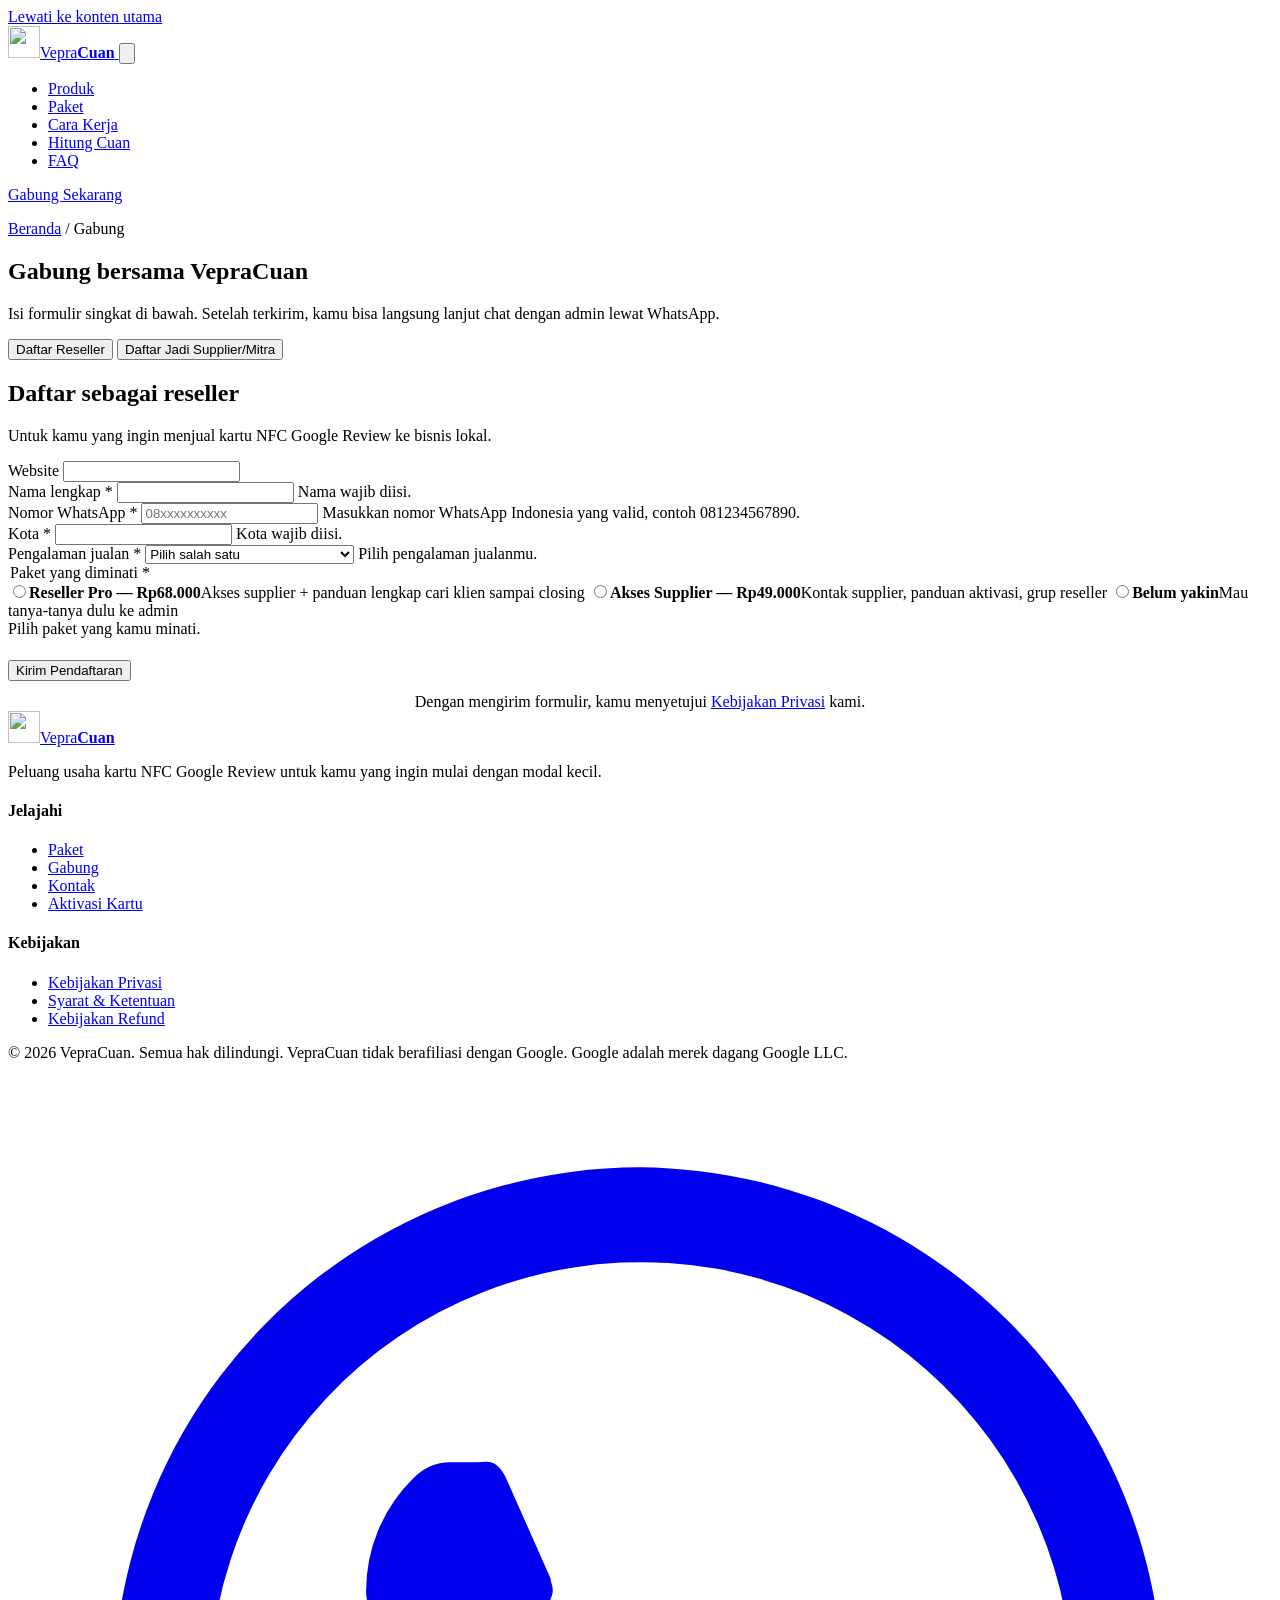
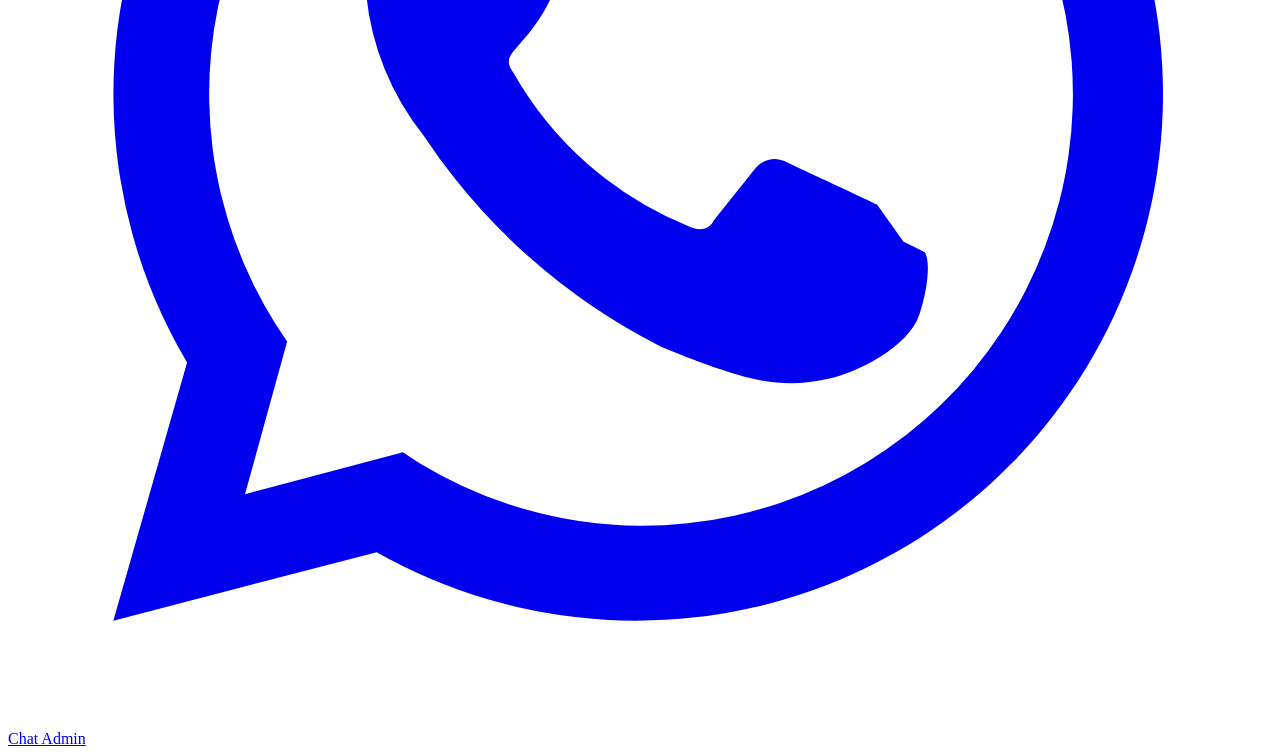
==== gabung.html @ 3c944964 "Add files via upload" ====
<!DOCTYPE html>
<html lang="id">
<head>
  <meta charset="UTF-8">
  <meta name="viewport" content="width=device-width, initial-scale=1">
  <title>Gabung Reseller atau Supplier — VepraCuan</title>
  <meta name="description" content="Daftar jadi reseller kartu NFC Google Review atau bermitra sebagai supplier kartu bersama VepraCuan.">
  <meta name="theme-color" content="#0B1F3A">
  <link rel="icon" href="img/favicon.svg" type="image/svg+xml">
  <meta property="og:type" content="website">
  <meta property="og:title" content="Gabung VepraCuan — Reseller & Supplier Kartu NFC Google Review">
  <meta property="og:description" content="Isi formulir singkat, admin kami akan menghubungimu lewat WhatsApp.">
  <meta property="og:image" content="https://vepracuan.com/img/kartu-produk.jpg">
  <link rel="preconnect" href="https://fonts.googleapis.com">
  <link rel="preconnect" href="https://fonts.gstatic.com" crossorigin>
  <link href="https://fonts.googleapis.com/css2?family=Plus+Jakarta+Sans:wght@400;500;600;700&display=swap" rel="stylesheet">
  <link rel="stylesheet" href="css/style.css">
  <script>document.documentElement.classList.add("js");</script>
</head>
<body>
  <a class="skip-link" href="#konten">Lewati ke konten utama</a>

  <header class="navbar">
    <div class="container">
      <a href="index.html" class="logo" aria-label="VepraCuan, ke beranda">
        <img src="img/favicon.svg" alt="" width="32" height="32"><span>Vepra<b>Cuan</b></span>
      </a>
      <button class="nav-toggle" aria-expanded="false" aria-controls="nav-menu" aria-label="Buka menu">
        <svg class="icon" viewBox="0 0 24 24" aria-hidden="true"><path d="M4 7h16M4 12h16M4 17h16"/></svg>
      </button>
      <nav id="nav-menu" class="nav-menu" aria-label="Menu utama">
        <ul>
          <li><a href="index.html#produk">Produk</a></li>
          <li><a href="index.html#paket">Paket</a></li>
          <li><a href="index.html#cara-kerja">Cara Kerja</a></li>
          <li><a href="index.html#hitung-cuan">Hitung Cuan</a></li>
          <li><a href="index.html#faq">FAQ</a></li>
        </ul>
        <a href="gabung.html" class="btn btn-primary btn-sm" aria-current="page">Gabung Sekarang</a>
      </nav>
    </div>
  </header>

  <main id="konten">
    <section class="page-hero">
      <div class="container">
        <p class="breadcrumb"><a href="index.html">Beranda</a> / Gabung</p>
        <h1>Gabung bersama VepraCuan</h1>
        <p>Isi formulir singkat di bawah. Setelah terkirim, kamu bisa langsung lanjut chat dengan admin lewat WhatsApp.</p>
      </div>
    </section>

    <section class="section section--alt">
      <div class="container">
        <div class="join tabs" data-tabs id="join-tabs">
          <div class="tablist" role="tablist" aria-label="Pilih jalur pendaftaran">
            <button class="tab" role="tab" id="tab-reseller" aria-controls="panel-reseller" aria-selected="true">Daftar Reseller</button>
            <button class="tab" role="tab" id="tab-mitra" aria-controls="panel-mitra" aria-selected="false" tabindex="-1">Daftar Jadi Supplier/Mitra</button>
          </div>

          <!-- ============ FORM RESELLER ============ -->
          <div class="tabpanel" role="tabpanel" id="panel-reseller" aria-labelledby="tab-reseller">
            <div class="card form-card">
              <form id="form-reseller" data-tipe="reseller" novalidate>
                <h2>Daftar sebagai reseller</h2>
                <p>Untuk kamu yang ingin menjual kartu NFC Google Review ke bisnis lokal.</p>
                <div class="form-alert" role="alert"></div>

                <!-- Jebakan spam: disembunyikan, manusia tidak akan mengisinya -->
                <div class="hp-field" aria-hidden="true">
                  <label>Website <input type="text" name="website" tabindex="-1" autocomplete="off"></label>
                </div>

                <div class="field">
                  <label for="r-nama">Nama lengkap <span class="req">*</span></label>
                  <input class="input" id="r-nama" name="nama" type="text" autocomplete="name" required maxlength="80">
                  <span class="error-msg">Nama wajib diisi.</span>
                </div>
                <div class="grid-2">
                  <div class="field">
                    <label for="r-wa">Nomor WhatsApp <span class="req">*</span></label>
                    <input class="input" id="r-wa" name="whatsapp" type="tel" inputmode="tel" autocomplete="tel" placeholder="08xxxxxxxxxx" required data-wa-field>
                    <span class="error-msg">Masukkan nomor WhatsApp Indonesia yang valid, contoh 081234567890.</span>
                  </div>
                  <div class="field">
                    <label for="r-kota">Kota <span class="req">*</span></label>
                    <input class="input" id="r-kota" name="kota" type="text" autocomplete="address-level2" required maxlength="60">
                    <span class="error-msg">Kota wajib diisi.</span>
                  </div>
                </div>
                <div class="field">
                  <label for="r-pengalaman">Pengalaman jualan <span class="req">*</span></label>
                  <select class="input" id="r-pengalaman" name="pengalaman" required>
                    <option value="">Pilih salah satu</option>
                    <option>Belum pernah jualan</option>
                    <option>Pernah jualan online</option>
                    <option>Pernah jualan langsung / offline</option>
                    <option>Sudah punya usaha sendiri</option>
                  </select>
                  <span class="error-msg">Pilih pengalaman jualanmu.</span>
                </div>
                <fieldset class="field" style="border:0;padding:0;margin:0 0 22px">
                  <legend class="label">Paket yang diminati <span class="req">*</span></legend>
                  <div class="choice-group">
                    <label class="choice"><input type="radio" name="paket" value="Reseller Pro" required><span><strong>Reseller Pro — Rp68.000</strong><span>Akses supplier + panduan lengkap cari klien sampai closing</span></span></label>
                    <label class="choice"><input type="radio" name="paket" value="Akses Supplier"><span><strong>Akses Supplier — Rp49.000</strong><span>Kontak supplier, panduan aktivasi, grup reseller</span></span></label>
                    <label class="choice"><input type="radio" name="paket" value="Belum yakin"><span><strong>Belum yakin</strong><span>Mau tanya-tanya dulu ke admin</span></span></label>
                  </div>
                  <span class="error-msg">Pilih paket yang kamu minati.</span>
                </fieldset>

                <button class="btn btn-primary btn-block" type="submit">Kirim Pendaftaran</button>
                <p class="small muted" style="margin:12px 0 0;text-align:center">Dengan mengirim formulir, kamu menyetujui <a href="kebijakan-privasi.html">Kebijakan Privasi</a> kami.</p>
              </form>
            </div>
          </div>

          <!-- ============ FORM SUPPLIER / MITRA ============ -->
          <div class="tabpanel" role="tabpanel" id="panel-mitra" aria-labelledby="tab-mitra" hidden>
            <div class="card form-card">
              <form id="form-supplier" data-tipe="supplier" novalidate>
                <h2>Daftar jadi supplier / mitra</h2>
                <p>Untuk produsen atau penyedia kartu NFC yang ingin menyuplai jaringan reseller kami.</p>
                <div class="form-alert" role="alert"></div>

                <div class="hp-field" aria-hidden="true">
                  <label>Website <input type="text" name="website" tabindex="-1" autocomplete="off"></label>
                </div>

                <div class="grid-2">
                  <div class="field">
                    <label for="s-usaha">Nama usaha <span class="req">*</span></label>
                    <input class="input" id="s-usaha" name="nama_usaha" type="text" autocomplete="organization" required maxlength="100">
                    <span class="error-msg">Nama usaha wajib diisi.</span>
                  </div>
                  <div class="field">
                    <label for="s-pic">Nama PIC <span class="req">*</span></label>
                    <input class="input" id="s-pic" name="pic" type="text" autocomplete="name" required maxlength="80">
                    <span class="error-msg">Nama penanggung jawab wajib diisi.</span>
                  </div>
                  <div class="field">
                    <label for="s-wa">Nomor WhatsApp <span class="req">*</span></label>
                    <input class="input" id="s-wa" name="whatsapp" type="tel" inputmode="tel" autocomplete="tel" placeholder="08xxxxxxxxxx" required data-wa-field>
                    <span class="error-msg">Masukkan nomor WhatsApp Indonesia yang valid, contoh 081234567890.</span>
                  </div>
                  <div class="field">
                    <label for="s-kota">Kota <span class="req">*</span></label>
                    <input class="input" id="s-kota" name="kota" type="text" autocomplete="address-level2" required maxlength="60">
                    <span class="error-msg">Kota wajib diisi.</span>
                  </div>
                  <div class="field">
                    <label for="s-kapasitas">Kapasitas produksi per bulan <span class="req">*</span></label>
                    <input class="input" id="s-kapasitas" name="kapasitas_per_bulan" type="number" inputmode="numeric" min="1" step="1" placeholder="contoh: 1000" required>
                    <span class="hint">Jumlah kartu NFC (pcs) per bulan</span>
                    <span class="error-msg">Isi kapasitas produksi dengan angka lebih dari 0.</span>
                  </div>
                  <div class="field">
                    <label for="s-harga">Harga per pcs <span class="req">*</span></label>
                    <div class="input-group">
                      <span class="addon">Rp</span>
                      <input class="input" id="s-harga" name="harga_per_pcs" type="number" inputmode="numeric" min="1" step="100" placeholder="contoh: 12000" required>
                    </div>
                    <span class="error-msg">Isi harga per pcs dengan angka lebih dari 0.</span>
                  </div>
                </div>
                <fieldset class="field" style="border:0;padding:0;margin:0 0 22px">
                  <legend class="label">Jenis kartu yang diproduksi <span class="req">*</span></legend>
                  <div class="choice-group">
                    <label class="choice"><input type="radio" name="jenis_kartu" value="NFC + QR" required><span><strong>NFC + QR</strong><span>Chip NFC dan kode QR dalam satu kartu</span></span></label>
                    <label class="choice"><input type="radio" name="jenis_kartu" value="QR saja"><span><strong>QR saja</strong><span>Hanya kode QR, tanpa chip NFC</span></span></label>
                  </div>
                  <span class="error-msg">Pilih jenis kartu.</span>
                </fieldset>

                <button class="btn btn-primary btn-block" type="submit">Kirim Pengajuan Mitra</button>
                <p class="small muted" style="margin:12px 0 0;text-align:center">Dengan mengirim formulir, kamu menyetujui <a href="kebijakan-privasi.html">Kebijakan Privasi</a> kami.</p>
              </form>
            </div>
          </div>

          <!-- ============ PESAN SUKSES (muncul setelah submit) ============ -->
          <div class="card success" id="success" hidden tabindex="-1">
            <span class="icon-box"><svg class="icon" viewBox="0 0 24 24" aria-hidden="true"><path d="M5 12.5l4.5 4.5L19 7.5"/></svg></span>
            <h2 id="success-title">Pendaftaran terkirim</h2>
            <p id="success-text">Terima kasih! Data kamu sudah kami terima. Biar lebih cepat, lanjutkan obrolan dengan admin lewat WhatsApp.</p>
            <p class="form-alert info" id="success-test" style="text-align:left"></p>
            <a class="btn btn-primary" id="success-wa" href="#" target="_blank" rel="noopener">
              <svg viewBox="0 0 24 24" fill="currentColor" aria-hidden="true"><path d="M12 2a10 10 0 0 0-8.6 15.1L2 22l5-1.3A10 10 0 1 0 12 2zm0 18.2a8.2 8.2 0 0 1-4.2-1.2l-.3-.2-3 .8.8-2.9-.2-.3A8.2 8.2 0 1 1 12 20.2z"/></svg>
              Lanjut Chat Admin
            </a>
            <p style="margin-top:16px"><a href="index.html">Kembali ke beranda</a></p>
          </div>
        </div>
      </div>
    </section>
  </main>

  <footer class="footer">
    <div class="container">
      <div class="footer-grid">
        <div>
          <a href="index.html" class="logo"><img src="img/favicon.svg" alt="" width="32" height="32"><span>Vepra<b>Cuan</b></span></a>
          <p>Peluang usaha kartu NFC Google Review untuk kamu yang ingin mulai dengan modal kecil.</p>
        </div>
        <div>
          <h4>Jelajahi</h4>
          <ul>
            <li><a href="index.html#paket">Paket</a></li>
            <li><a href="gabung.html">Gabung</a></li>
            <li><a href="kontak.html">Kontak</a></li>
            <li><a data-config-href="ACTIVATION_URL" href="https://vepracuan.com/kartu/" target="_blank" rel="noopener">Aktivasi Kartu</a></li>
          </ul>
        </div>
        <div>
          <h4>Kebijakan</h4>
          <ul>
            <li><a href="kebijakan-privasi.html">Kebijakan Privasi</a></li>
            <li><a href="syarat-ketentuan.html">Syarat &amp; Ketentuan</a></li>
            <li><a href="kebijakan-refund.html">Kebijakan Refund</a></li>
          </ul>
        </div>
      </div>
      <div class="footer-bottom">
        <span>© 2026 VepraCuan. Semua hak dilindungi.</span>
        <span>VepraCuan tidak berafiliasi dengan Google. Google adalah merek dagang Google LLC.</span>
      </div>
    </div>
  </footer>

  <a class="wa-float" data-wa="Halo admin VepraCuan, saya mau tanya soal pendaftaran." href="#" target="_blank" rel="noopener" aria-label="Chat admin via WhatsApp">
    <svg viewBox="0 0 24 24" fill="currentColor" aria-hidden="true"><path d="M12 2a10 10 0 0 0-8.6 15.1L2 22l5-1.3A10 10 0 1 0 12 2zm0 18.2a8.2 8.2 0 0 1-4.2-1.2l-.3-.2-3 .8.8-2.9-.2-.3A8.2 8.2 0 1 1 12 20.2zm4.5-6.1c-.2-.1-1.5-.7-1.7-.8-.2-.1-.4-.1-.6.1l-.8 1c-.1.2-.3.2-.5.1a6.7 6.7 0 0 1-3.3-2.9c-.3-.4.2-.4.7-1.4.1-.2 0-.3 0-.4l-.8-1.8c-.2-.5-.4-.4-.6-.4h-.5a1 1 0 0 0-.7.3 3 3 0 0 0-.9 2.2 5.2 5.2 0 0 0 1.1 2.7 11.8 11.8 0 0 0 4.5 4c1.7.7 2.3.8 3.2.6.5-.1 1.5-.6 1.7-1.2.2-.6.2-1.1.1-1.2l-.4-.2z"/></svg>
    <span class="label">Chat Admin</span>
  </a>

  <script src="js/config.js"></script>
  <script src="js/main.js"></script>
  <script src="js/gabung.js"></script>
</body>
</html>
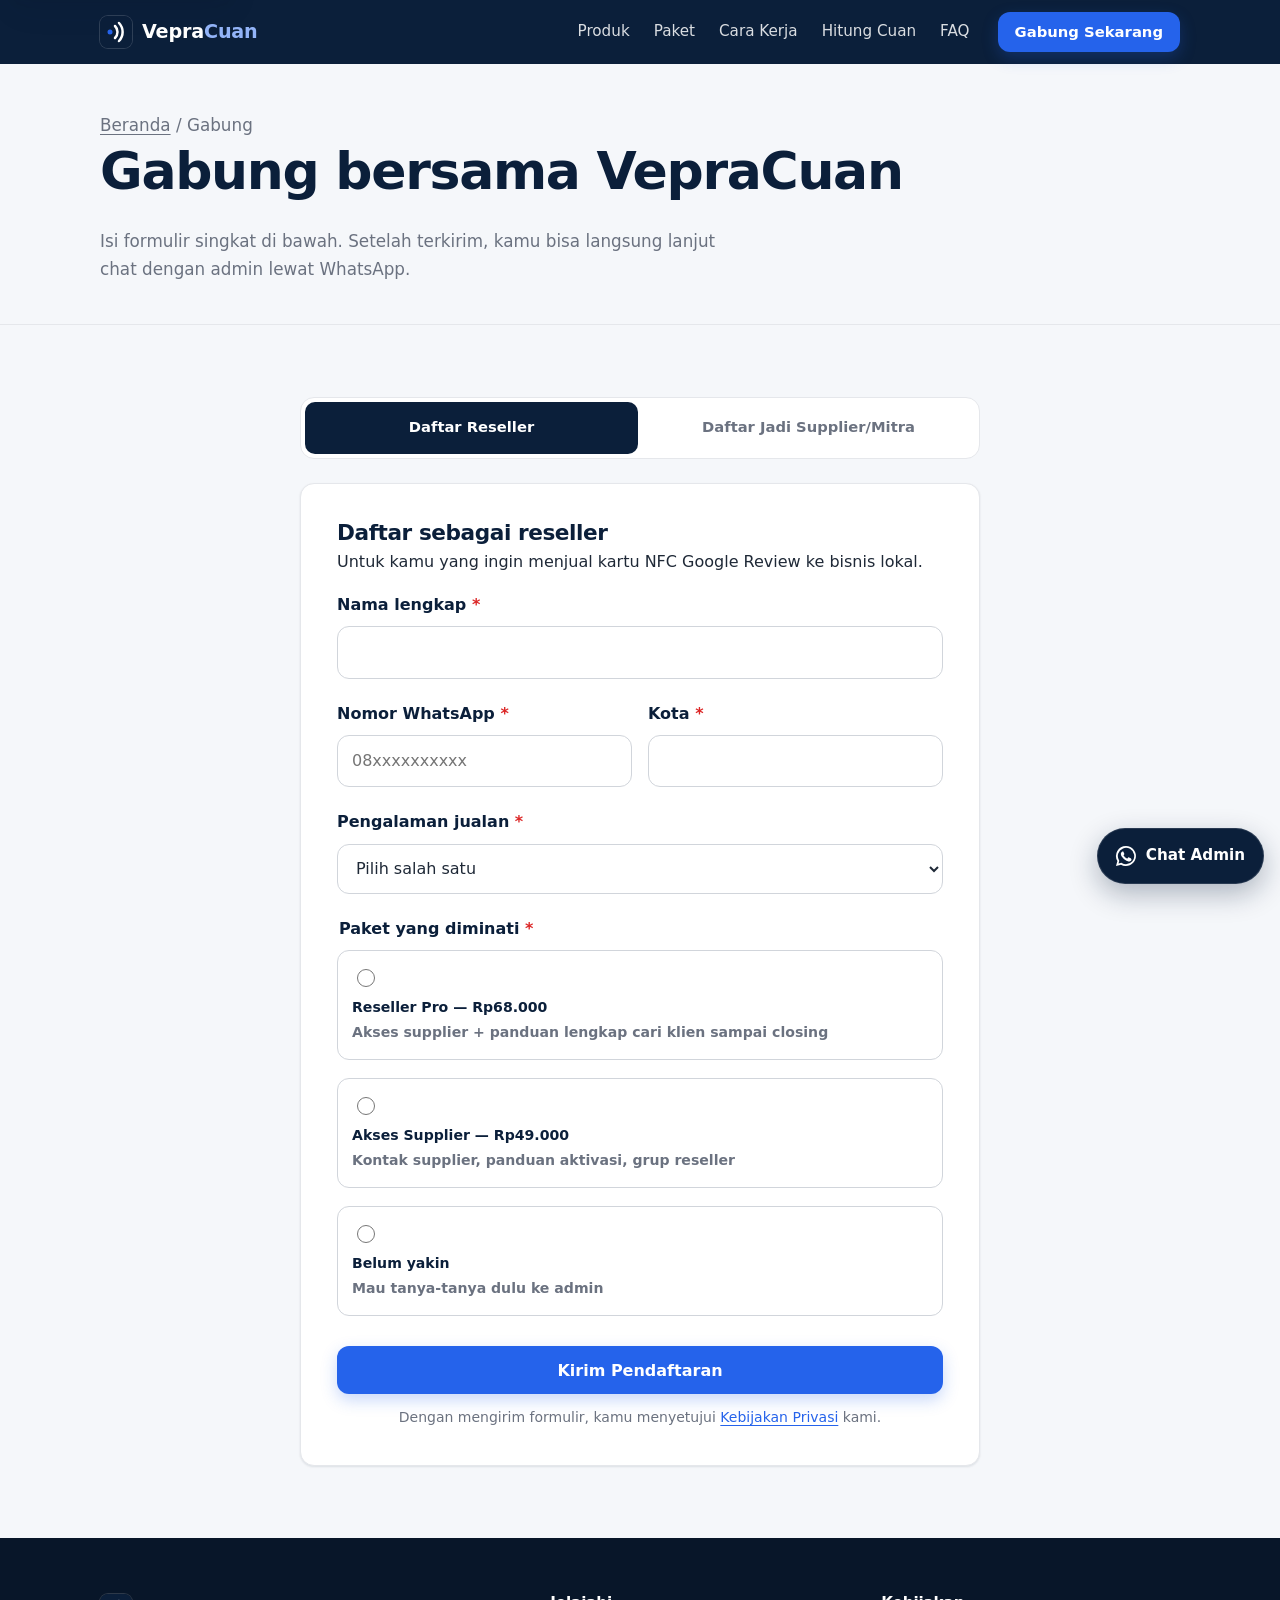
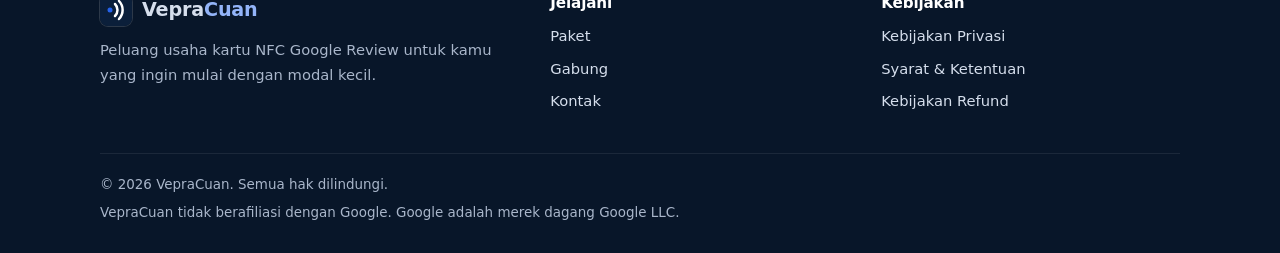
==== commit a8822f95: "Add files via upload" ====
--- a/gabung.html
+++ b/gabung.html
@@ -208,7 +208,6 @@
             <li><a href="index.html#paket">Paket</a></li>
             <li><a href="gabung.html">Gabung</a></li>
             <li><a href="kontak.html">Kontak</a></li>
-            <li><a data-config-href="ACTIVATION_URL" href="https://vepracuan.com/kartu/" target="_blank" rel="noopener">Aktivasi Kartu</a></li>
           </ul>
         </div>
         <div>
--- a/css/style.css
+++ b/css/style.css
@@ -0,0 +1,538 @@
+/* =========================================================
+   VEPRACUAN — STYLESHEET UTAMA
+   Urutan: 1) Variabel  2) Dasar  3) Komponen umum
+           4) Section halaman utama  5) Halaman lain  6) Animasi
+   Ditulis "mobile-first": gaya default untuk HP,
+   lalu @media (min-width: ...) menambah gaya untuk layar lebar.
+   ========================================================= */
+
+/* ---------- 1) VARIABEL (warna, jarak, radius) ---------- */
+:root {
+  --navy: #0B1F3A;
+  --navy-2: #13294B;
+  --white: #FFFFFF;
+  --bg-alt: #F5F7FA;
+  --blue: #2563EB;
+  --blue-dark: #1D4ED8;
+  --blue-soft: #EAF1FE;
+  --green: #16A34A;
+  --green-soft: #E8F6EE;
+  --star: #F5B301;
+  --text: #1F2937;
+  --muted: #6B7280;
+  --line: #E5E7EB;
+
+  --radius: 14px;
+  --radius-sm: 10px;
+  --radius-lg: 20px;
+  --shadow-sm: 0 1px 2px rgba(11, 31, 58, .06), 0 1px 3px rgba(11, 31, 58, .05);
+  --shadow: 0 4px 12px rgba(11, 31, 58, .06), 0 12px 32px rgba(11, 31, 58, .07);
+  --container: 1120px;
+  --nav-h: 64px;
+}
+
+/* ---------- 2) DASAR ---------- */
+*, *::before, *::after { box-sizing: border-box; }
+html { scroll-behavior: smooth; scroll-padding-top: calc(var(--nav-h) + 12px); -webkit-text-size-adjust: 100%; }
+body {
+  margin: 0;
+  font-family: "Plus Jakarta Sans", system-ui, -apple-system, "Segoe UI", sans-serif;
+  font-size: 16px;
+  line-height: 1.65;
+  color: var(--text);
+  background: var(--white);
+  -webkit-font-smoothing: antialiased;
+}
+img, svg { display: block; max-width: 100%; }
+img { height: auto; }
+a { color: var(--blue); text-decoration-thickness: 1px; text-underline-offset: 3px; }
+a:hover { color: var(--blue-dark); }
+h1, h2, h3, h4 { color: var(--navy); font-weight: 700; line-height: 1.2; margin: 0 0 .5em; letter-spacing: -.01em; }
+h1 { font-size: clamp(2rem, 6.4vw, 3.25rem); letter-spacing: -.025em; }
+h2 { font-size: clamp(1.6rem, 4.6vw, 2.35rem); letter-spacing: -.02em; }
+h3 { font-size: 1.15rem; }
+p { margin: 0 0 1em; }
+button, input, select, textarea { font: inherit; color: inherit; }
+[hidden] { display: none !important; } /* atribut hidden selalu menang */
+:focus-visible { outline: 3px solid var(--blue); outline-offset: 3px; border-radius: 6px; }
+
+/* Teks khusus pembaca layar (tidak terlihat di layar) */
+.sr-only { position: absolute; width: 1px; height: 1px; padding: 0; margin: -1px; overflow: hidden; clip: rect(0,0,0,0); white-space: nowrap; border: 0; }
+.skip-link { position: absolute; left: 12px; top: -48px; z-index: 100; background: var(--white); color: var(--navy); padding: 10px 14px; border-radius: var(--radius-sm); box-shadow: var(--shadow); }
+.skip-link:focus { top: 12px; }
+
+.container { width: 100%; max-width: var(--container); margin: 0 auto; padding: 0 20px; }
+.section { padding: 72px 0; }
+.section--alt { background: var(--bg-alt); }
+.section-head { max-width: 640px; margin: 0 auto 40px; text-align: center; }
+.section-head p { color: var(--muted); font-size: 1.05rem; margin: 0; }
+.eyebrow {
+  display: inline-block; margin-bottom: 12px;
+  font-size: .8rem; font-weight: 700; letter-spacing: .06em;
+  color: var(--blue); background: var(--blue-soft);
+  padding: 5px 12px; border-radius: 999px;
+}
+.muted { color: var(--muted); }
+.small { font-size: .875rem; }
+
+/* ---------- 3) KOMPONEN UMUM ---------- */
+
+/* Tombol */
+.btn {
+  display: inline-flex; align-items: center; justify-content: center; gap: 8px;
+  min-height: 48px; padding: 12px 22px;
+  font-weight: 700; font-size: 1rem; line-height: 1.2; text-decoration: none;
+  border-radius: 12px; border: 1.5px solid transparent; cursor: pointer;
+  transition: background-color .2s, color .2s, border-color .2s, transform .2s, box-shadow .2s;
+}
+.btn svg { width: 20px; height: 20px; flex: none; }
+.btn-primary { background: var(--blue); color: var(--white); box-shadow: 0 6px 16px rgba(37, 99, 235, .25); }
+.btn-primary:hover { background: var(--blue-dark); color: var(--white); transform: translateY(-1px); }
+.btn-outline { background: var(--white); color: var(--navy); border-color: #CBD5E1; }
+.btn-outline:hover { border-color: var(--navy); color: var(--navy); }
+.btn-light { background: var(--white); color: var(--navy); }
+.btn-light:hover { background: var(--blue-soft); color: var(--navy); }
+.btn-ghost-light { background: transparent; color: var(--white); border-color: rgba(255,255,255,.4); }
+.btn-ghost-light:hover { border-color: var(--white); color: var(--white); }
+.btn-block { width: 100%; }
+.btn-sm { min-height: 40px; padding: 8px 16px; font-size: .925rem; }
+
+/* Ikon garis (SVG inline). Semua ikon memakai stroke = warna teks */
+.icon { width: 24px; height: 24px; fill: none; stroke: currentColor; stroke-width: 1.75; stroke-linecap: round; stroke-linejoin: round; }
+.icon-box {
+  display: inline-grid; place-items: center; width: 48px; height: 48px; flex: none;
+  border-radius: 12px; background: var(--blue-soft); color: var(--blue);
+}
+
+/* Kartu umum */
+.card {
+  background: var(--white); border: 1px solid var(--line);
+  border-radius: var(--radius); padding: 24px; box-shadow: var(--shadow-sm);
+}
+
+/* Daftar dengan centang hijau */
+.check-list { list-style: none; padding: 0; margin: 0; display: grid; gap: 12px; }
+.check-list li { display: flex; gap: 10px; align-items: flex-start; }
+.check-list .icon { width: 20px; height: 20px; color: var(--green); flex: none; margin-top: 3px; stroke-width: 2.25; }
+
+.badge-reco {
+  display: inline-flex; align-items: center; gap: 6px;
+  background: var(--green-soft); color: var(--green);
+  font-size: .78rem; font-weight: 700; padding: 4px 10px; border-radius: 999px;
+}
+
+/* ---------- NAVBAR ---------- */
+.navbar {
+  position: sticky; top: 0; z-index: 50;
+  background: var(--navy); color: var(--white);
+  box-shadow: 0 1px 0 rgba(255,255,255,.06);
+}
+.navbar .container { display: flex; align-items: center; justify-content: space-between; height: var(--nav-h); gap: 16px; }
+.logo { display: inline-flex; align-items: center; gap: 10px; color: var(--white); text-decoration: none; font-weight: 700; font-size: 1.2rem; letter-spacing: -.01em; }
+.logo:hover { color: var(--white); }
+.logo img { width: 32px; height: 32px; border-radius: 8px; box-shadow: 0 0 0 1px rgba(255,255,255,.15); }
+.logo span b { color: #93B4F8; font-weight: 700; }
+
+.nav-toggle {
+  display: inline-grid; place-items: center; width: 44px; height: 44px;
+  background: transparent; border: 1px solid rgba(255,255,255,.2); border-radius: 10px;
+  color: var(--white); cursor: pointer;
+}
+.nav-menu {
+  position: absolute; left: 0; right: 0; top: var(--nav-h);
+  background: var(--navy); padding: 8px 20px 20px;
+  border-top: 1px solid rgba(255,255,255,.08);
+  display: none;
+}
+.nav-menu.is-open { display: block; }
+.nav-menu ul { list-style: none; margin: 0 0 12px; padding: 0; }
+.nav-menu li a { display: block; padding: 12px 4px; color: rgba(255,255,255,.85); text-decoration: none; font-weight: 500; border-bottom: 1px solid rgba(255,255,255,.06); }
+.nav-menu li a:hover, .nav-menu li a[aria-current="page"] { color: var(--white); }
+.nav-menu .btn { width: 100%; }
+
+@media (min-width: 900px) {
+  .nav-toggle { display: none; }
+  .nav-menu { position: static; display: flex; align-items: center; gap: 28px; padding: 0; border: 0; background: none; }
+  .nav-menu ul { display: flex; gap: 24px; margin: 0; }
+  .nav-menu li a { padding: 6px 0; border: 0; font-size: .95rem; }
+  .nav-menu .btn { width: auto; }
+}
+
+/* ---------- 4) SECTION HALAMAN UTAMA ---------- */
+
+/* HERO */
+.hero {
+  position: relative; overflow: hidden;
+  padding: 48px 0 64px;
+  background:
+    radial-gradient(600px 320px at 85% 20%, rgba(37,99,235,.08), transparent 70%),
+    radial-gradient(500px 300px at 0% 100%, rgba(11,31,58,.04), transparent 70%),
+    var(--white);
+}
+.hero-grid { display: grid; gap: 48px; align-items: center; }
+.hero-copy .lead { font-size: 1.1rem; color: var(--muted); max-width: 540px; margin-bottom: 28px; }
+.hero-copy h1 .hl { color: var(--blue); }
+.hero-actions { display: flex; flex-wrap: wrap; gap: 12px; }
+.hero-actions .btn { flex: 1 1 200px; }
+.hero-note { margin-top: 18px; font-size: .9rem; color: var(--muted); display: flex; align-items: center; gap: 8px; }
+.hero-note .icon { width: 18px; height: 18px; color: var(--green); stroke-width: 2.25; }
+
+/* Visual hero: kartu berdiri di atas meja kasir */
+.hero-visual { position: relative; max-width: 440px; margin: 0 auto; width: 100%; padding-bottom: 36px; }
+.hero-visual .glow { position: absolute; inset: 8% 6% 22%; border-radius: 50%; background: radial-gradient(closest-side, rgba(37,99,235,.18), transparent); filter: blur(10px); }
+.stand {
+  position: relative; z-index: 2; width: 74%; margin: 0 auto;
+  transform: perspective(900px) rotateY(-8deg) rotateX(3deg);
+}
+.stand-inner { animation: float 6s ease-in-out infinite; }
+.stand img {
+  width: 100%; border-radius: 14px; background: var(--bg-alt);
+  box-shadow: 0 2px 4px rgba(11,31,58,.08), 0 24px 48px rgba(11,31,58,.18);
+}
+.stand-base { /* dudukan akrilik di bawah kartu */
+  width: 62%; height: 14px; margin: -6px auto 0; border-radius: 0 0 8px 8px;
+  background: linear-gradient(180deg, rgba(255,255,255,.9), rgba(203,213,225,.9));
+  box-shadow: 0 1px 0 rgba(11,31,58,.08);
+}
+.counter { /* permukaan meja kasir */
+  position: absolute; left: -10%; right: -10%; bottom: 0; height: 64px; z-index: 1;
+  border-radius: 50% 50% 0 0 / 30% 30% 0 0;
+  background: linear-gradient(180deg, #E9EDF3 0%, #D9DFE8 100%);
+}
+.shadow-blob {
+  position: absolute; z-index: 1; left: 50%; bottom: 34px; width: 56%; height: 22px;
+  transform: translateX(-50%); border-radius: 50%;
+  background: radial-gradient(closest-side, rgba(11,31,58,.28), transparent);
+  animation: shadowPulse 6s ease-in-out infinite;
+}
+/* Kotak cadangan bila foto kartu belum di-upload */
+.img-missing { display: grid; place-items: center; aspect-ratio: 3 / 4; border-radius: 14px; background: var(--bg-alt); border: 1.5px dashed #CBD5E1; color: var(--muted); font-size: .85rem; text-align: center; padding: 16px; }
+
+@media (min-width: 900px) {
+  .hero { padding: 80px 0 96px; }
+  .hero-grid { grid-template-columns: 1.1fr .9fr; gap: 56px; }
+  .hero-actions .btn { flex: 0 0 auto; }
+}
+
+/* TRUST BAR */
+.trust { background: var(--white); border-top: 1px solid var(--line); border-bottom: 1px solid var(--line); }
+.trust ul { list-style: none; margin: 0; padding: 20px 0; display: grid; gap: 14px; }
+.trust li { display: flex; align-items: center; gap: 12px; font-weight: 600; color: var(--navy); font-size: .95rem; }
+.trust li span { display: block; font-weight: 400; color: var(--muted); font-size: .85rem; }
+.trust .icon-box { width: 40px; height: 40px; border-radius: 10px; }
+.trust .icon-box .icon { width: 20px; height: 20px; }
+@media (min-width: 720px) {
+  .trust ul { grid-template-columns: repeat(3, 1fr); padding: 24px 0; }
+}
+
+/* PRODUK */
+.produk-grid { display: grid; gap: 40px; align-items: center; }
+.produk-photo { position: relative; max-width: 400px; margin: 0 auto; width: 100%; }
+.produk-photo img { border-radius: var(--radius-lg); box-shadow: var(--shadow); background: var(--bg-alt); }
+.produk-photo figcaption { margin-top: 12px; text-align: center; font-size: .85rem; color: var(--muted); }
+.produk-copy .where { display: flex; flex-wrap: wrap; gap: 8px; margin: 20px 0 0; padding: 0; list-style: none; }
+.produk-copy .where li { font-size: .85rem; font-weight: 600; color: var(--navy); background: var(--white); border: 1px solid var(--line); padding: 6px 12px; border-radius: 999px; }
+.benefits { display: grid; gap: 16px; margin-top: 48px; }
+.benefits .card h3 { margin: 16px 0 6px; }
+.benefits .card p { color: var(--muted); margin: 0; }
+@media (min-width: 900px) {
+  .produk-grid { grid-template-columns: .85fr 1.15fr; gap: 64px; }
+  .benefits { grid-template-columns: repeat(3, 1fr); gap: 20px; }
+}
+
+/* DEMO CARA PAKAI */
+.demo { display: grid; gap: 32px; align-items: center; }
+.demo-stage {
+  position: relative; height: 380px; border-radius: var(--radius-lg); overflow: hidden;
+  background: linear-gradient(180deg, #EEF3FB 0%, #F8FAFC 60%, #E5EAF1 60%, #DCE2EB 100%);
+  border: 1px solid var(--line);
+}
+.demo-card { /* kartu di atas meja */
+  position: absolute; left: 12%; bottom: 26%; width: 34%; max-width: 150px;
+  border-radius: 10px; box-shadow: 0 16px 28px rgba(11,31,58,.18);
+  transition: transform .8s cubic-bezier(.2,.8,.2,1), opacity .6s;
+}
+.demo-phone {
+  position: absolute; right: 12%; bottom: 16%; width: 150px; height: 300px;
+  border-radius: 26px; background: var(--navy); padding: 8px;
+  box-shadow: 0 24px 48px rgba(11,31,58,.28);
+  transition: transform .9s cubic-bezier(.2,.8,.2,1);
+}
+.demo-phone::before { content: ""; position: absolute; top: 12px; left: 50%; width: 40px; height: 5px; border-radius: 4px; background: rgba(255,255,255,.18); transform: translateX(-50%); z-index: 2; }
+.demo-screen { position: relative; width: 100%; height: 100%; border-radius: 20px; background: var(--white); overflow: hidden; }
+.screen { position: absolute; inset: 0; padding: 26px 12px 12px; opacity: 0; transition: opacity .5s; display: flex; flex-direction: column; gap: 8px; font-size: 10px; line-height: 1.35; }
+.screen.is-active { opacity: 1; }
+.screen-home { align-items: center; justify-content: center; text-align: center; color: var(--muted); background: linear-gradient(160deg, #F1F5FB, #fff); }
+.screen-home .icon { width: 34px; height: 34px; color: var(--blue); margin-bottom: 4px; }
+.scr-bar { height: 8px; border-radius: 4px; background: var(--line); }
+.scr-bar.w60 { width: 60%; } .scr-bar.w80 { width: 80%; } .scr-bar.w40 { width: 40%; }
+.scr-biz { display: flex; gap: 8px; align-items: center; }
+.scr-avatar { width: 26px; height: 26px; border-radius: 50%; background: var(--blue-soft); flex: none; }
+.scr-title { font-weight: 700; color: var(--navy); font-size: 11px; }
+.scr-stars { display: flex; gap: 4px; justify-content: center; margin: 6px 0; }
+.scr-stars svg { width: 20px; height: 20px; fill: #E5E7EB; transition: fill .25s; }
+.screen-done .scr-stars svg { fill: var(--star); }
+.screen-done .scr-stars svg:nth-child(2) { transition-delay: .1s; }
+.screen-done .scr-stars svg:nth-child(3) { transition-delay: .2s; }
+.screen-done .scr-stars svg:nth-child(4) { transition-delay: .3s; }
+.screen-done .scr-stars svg:nth-child(5) { transition-delay: .4s; }
+.scr-box { border: 1px solid var(--line); border-radius: 8px; padding: 8px; min-height: 64px; color: var(--text); }
+.scr-btn { margin-top: auto; background: var(--blue); color: var(--white); text-align: center; font-weight: 700; padding: 7px; border-radius: 8px; }
+.scr-btn.is-off { background: var(--line); color: var(--muted); }
+.scr-sent { display: flex; align-items: center; gap: 6px; color: var(--green); font-weight: 700; }
+.scr-sent svg { width: 14px; height: 14px; stroke-width: 2.5; }
+
+/* gelombang NFC di antara HP & kartu */
+.nfc-waves { position: absolute; left: 36%; bottom: 44%; width: 60px; height: 60px; opacity: 0; color: var(--blue); transition: opacity .4s; }
+.nfc-waves span { position: absolute; inset: 0; border: 2px solid currentColor; border-radius: 50%; opacity: 0; }
+
+/* Posisi tiap tahap diatur lewat atribut data-step pada .demo-stage */
+.demo-stage[data-step="1"] .demo-phone { transform: translate(-58%, -30%) rotate(-12deg); }
+.demo-stage[data-step="1"] .nfc-waves { opacity: 1; }
+.demo-stage[data-step="1"] .nfc-waves span { animation: ripple 1.6s ease-out infinite; }
+.demo-stage[data-step="1"] .nfc-waves span:nth-child(2) { animation-delay: .5s; }
+.demo-stage[data-step="1"] .nfc-waves span:nth-child(3) { animation-delay: 1s; }
+.demo-stage[data-step="2"] .demo-card,
+.demo-stage[data-step="3"] .demo-card { transform: translateX(-12px) scale(.94); opacity: .75; }
+.demo-stage[data-step="2"] .demo-phone,
+.demo-stage[data-step="3"] .demo-phone { transform: translateY(-6px) scale(1.06); }
+
+.demo-steps { list-style: none; margin: 0; padding: 0; display: grid; gap: 12px; }
+.demo-steps button {
+  width: 100%; text-align: left; display: flex; gap: 14px; align-items: flex-start;
+  background: var(--white); border: 1.5px solid var(--line); border-radius: var(--radius);
+  padding: 16px; cursor: pointer; transition: border-color .2s, box-shadow .2s;
+}
+.demo-steps button:hover { border-color: #C7D2FE; }
+.demo-steps button[aria-current="step"] { border-color: var(--blue); box-shadow: 0 0 0 4px rgba(37,99,235,.08); }
+.demo-steps .num { display: grid; place-items: center; width: 32px; height: 32px; border-radius: 50%; flex: none; background: var(--blue-soft); color: var(--blue); font-weight: 700; }
+.demo-steps button[aria-current="step"] .num { background: var(--blue); color: var(--white); }
+.demo-steps strong { display: block; color: var(--navy); margin-bottom: 2px; }
+.demo-steps span.desc { display: block; color: var(--muted); font-size: .92rem; }
+@media (min-width: 900px) {
+  .demo { grid-template-columns: 1fr 1fr; gap: 56px; }
+  .demo-stage { height: 440px; }
+  .demo-phone { width: 170px; height: 340px; }
+}
+
+/* PAKET (tab) */
+.tabs { max-width: 560px; margin: 0 auto; }
+.tablist {
+  display: grid; grid-template-columns: 1fr 1fr; gap: 4px; padding: 4px; margin-bottom: 20px;
+  background: var(--white); border: 1px solid var(--line); border-radius: 14px;
+}
+.tab {
+  min-height: 52px; padding: 8px 10px; border: 0; border-radius: 10px; cursor: pointer;
+  background: transparent; color: var(--muted); font-weight: 600; font-size: .92rem; line-height: 1.25;
+  transition: background-color .2s, color .2s;
+}
+.tab small { display: block; font-weight: 500; font-size: .8rem; }
+.tab[aria-selected="true"] { background: var(--navy); color: var(--white); }
+.tab[aria-selected="true"] small { color: #B9C7DD; }
+
+.paket-card { padding: 0; overflow: hidden; box-shadow: var(--shadow); }
+.paket-card.is-reco { border: 2px solid var(--green); }
+.paket-media { position: relative; margin: 16px 16px 0; aspect-ratio: 4 / 3; border-radius: 12px; overflow: hidden; background: var(--bg-alt); }
+.paket-media img { width: 100%; height: 100%; object-fit: cover; }
+/* Placeholder gambar paket: tampil otomatis kalau file gambar tidak ditemukan */
+.paket-media .ph { display: none; position: absolute; inset: 0; place-items: center; align-content: center; gap: 8px; color: var(--muted); font-size: .9rem; text-align: center; border: 1.5px dashed #CBD5E1; border-radius: 12px; background: #EEF1F5; }
+.paket-media .ph .icon { width: 36px; height: 36px; }
+.paket-media.is-placeholder .ph { display: grid; }
+.paket-body { padding: 20px 24px 28px; }
+.paket-top { display: flex; align-items: center; justify-content: space-between; gap: 12px; flex-wrap: wrap; }
+.paket-top h3 { margin: 0; font-size: 1.3rem; }
+.price { margin: 12px 0 4px; display: flex; align-items: baseline; gap: 8px; flex-wrap: wrap; }
+.price strong { font-size: 2.25rem; color: var(--navy); letter-spacing: -.02em; line-height: 1.1; }
+.price span { color: var(--muted); font-size: .92rem; }
+.paket-body .check-list { margin: 20px 0 24px; }
+.paket-sub { text-align: center; margin: 12px 0 0; font-size: .9rem; color: var(--muted); }
+.paket-note {
+  max-width: 560px; margin: 20px auto 0; display: flex; gap: 10px; align-items: flex-start;
+  font-size: .9rem; color: var(--muted); background: var(--white); border: 1px solid var(--line);
+  border-radius: 12px; padding: 14px 16px;
+}
+.paket-note .icon { width: 20px; height: 20px; flex: none; color: var(--blue); margin-top: 2px; }
+
+/* CARA KERJA — timeline vertikal */
+.timeline { list-style: none; margin: 0 auto; padding: 0; max-width: 680px; position: relative; }
+.timeline::before { content: ""; position: absolute; left: 23px; top: 8px; bottom: 8px; width: 2px; background: linear-gradient(var(--blue), #C7D2FE); }
+.timeline li { position: relative; display: flex; gap: 20px; padding-bottom: 32px; }
+.timeline li:last-child { padding-bottom: 0; }
+.timeline .icon-box { position: relative; z-index: 1; background: var(--white); border: 2px solid var(--blue); border-radius: 50%; }
+.timeline .step-no { font-size: .8rem; font-weight: 700; color: var(--blue); }
+.timeline h3 { margin: 2px 0 6px; }
+.timeline p { color: var(--muted); margin: 0; }
+
+/* HITUNG CUAN — kalkulator */
+.calc { display: grid; gap: 20px; max-width: 960px; margin: 0 auto; }
+.calc .card { padding: 28px; }
+.field { margin-bottom: 22px; }
+.field:last-child { margin-bottom: 0; }
+.field label, .field .label { display: block; font-weight: 600; color: var(--navy); margin-bottom: 8px; }
+.field .hint { display: block; font-size: .85rem; color: var(--muted); margin-top: 6px; }
+.input {
+  width: 100%; min-height: 50px; padding: 12px 14px;
+  border: 1.5px solid #D1D5DB; border-radius: 12px; background: var(--white);
+  transition: border-color .2s, box-shadow .2s;
+}
+.input:focus { outline: none; border-color: var(--blue); box-shadow: 0 0 0 4px rgba(37,99,235,.12); }
+.input-group { display: flex; align-items: stretch; }
+.input-group .addon { display: grid; place-items: center; padding: 0 14px; background: var(--bg-alt); border: 1.5px solid #D1D5DB; border-right: 0; border-radius: 12px 0 0 12px; color: var(--muted); font-weight: 600; }
+.input-group .input { border-radius: 0 12px 12px 0; }
+input[type="range"] { width: 100%; margin-top: 12px; accent-color: var(--blue); }
+.calc-result { background: var(--navy); color: var(--white); border: 0; }
+.calc-result .label { color: #B9C7DD; font-size: .9rem; font-weight: 500; }
+.calc-result .big { font-size: clamp(2rem, 7vw, 2.75rem); font-weight: 700; line-height: 1.15; margin: 4px 0 20px; letter-spacing: -.02em; }
+.calc-rows { list-style: none; margin: 0; padding: 16px 0 0; border-top: 1px solid rgba(255,255,255,.12); display: grid; gap: 10px; font-size: .95rem; }
+.calc-rows li { display: flex; justify-content: space-between; gap: 12px; }
+.calc-rows li span:first-child { color: #B9C7DD; }
+.calc-warn { display: none; margin-top: 16px; font-size: .88rem; background: rgba(255,255,255,.08); padding: 10px 12px; border-radius: 10px; }
+.calc-warn.is-show { display: block; }
+.disclaimer { max-width: 960px; margin: 20px auto 0; font-size: .85rem; color: var(--muted); text-align: center; }
+@media (min-width: 820px) { .calc { grid-template-columns: 1fr 1fr; } }
+
+/* TESTIMONI — slider */
+.slider { max-width: 720px; margin: 0 auto; }
+.slides { position: relative; overflow: hidden; border-radius: var(--radius-lg); }
+.slides-track { display: flex; transition: transform .5s cubic-bezier(.2,.8,.2,1); }
+.slide { flex: 0 0 100%; padding: 4px; }
+.slide .card { min-height: 220px; display: flex; flex-direction: column; justify-content: center; align-items: center; text-align: center; gap: 12px; border-style: dashed; border-width: 1.5px; border-color: #CBD5E1; box-shadow: none; background: var(--white); }
+.slide .icon { width: 36px; height: 36px; color: #94A3B8; }
+.slide strong { color: var(--navy); }
+.slider-nav { display: flex; align-items: center; justify-content: center; gap: 16px; margin-top: 20px; }
+.slider-btn { display: grid; place-items: center; width: 44px; height: 44px; border-radius: 50%; border: 1.5px solid var(--line); background: var(--white); color: var(--navy); cursor: pointer; }
+.slider-btn:hover { border-color: var(--navy); }
+.dots { display: flex; gap: 8px; }
+.dot { width: 10px; height: 10px; border-radius: 999px; border: 0; padding: 0; background: #CBD5E1; cursor: pointer; transition: width .25s, background-color .25s; }
+.dot[aria-current="true"] { width: 26px; background: var(--blue); }
+
+/* FAQ — accordion */
+.faq { max-width: 760px; margin: 0 auto; display: grid; gap: 12px; }
+.faq-item { background: var(--white); border: 1px solid var(--line); border-radius: var(--radius); overflow: hidden; }
+.faq-item h3 { margin: 0; font-size: 1rem; }
+.faq-btn {
+  width: 100%; display: flex; justify-content: space-between; align-items: center; gap: 16px;
+  padding: 18px 20px; background: none; border: 0; cursor: pointer; text-align: left;
+  font-weight: 600; color: var(--navy); font-size: 1rem; line-height: 1.4;
+}
+.faq-btn .icon { flex: none; transition: transform .25s; color: var(--muted); }
+.faq-btn[aria-expanded="true"] .icon { transform: rotate(45deg); color: var(--blue); }
+.faq-panel { padding: 0 20px 20px; color: var(--muted); }
+.faq-panel p:last-child { margin-bottom: 0; }
+
+/* AKTIVASI */
+.activation {
+  display: grid; gap: 20px; align-items: center;
+  background: var(--white); border: 1px solid var(--line); border-radius: var(--radius-lg);
+  padding: 28px; box-shadow: var(--shadow-sm);
+}
+.activation h2 { font-size: 1.4rem; margin-bottom: 6px; }
+.activation p { margin: 0; color: var(--muted); }
+.activation .inner { display: flex; gap: 16px; align-items: flex-start; }
+@media (min-width: 820px) { .activation { grid-template-columns: 1fr auto; padding: 32px 40px; } }
+
+/* CTA penutup */
+.cta { background: var(--navy); color: #D5DEEC; text-align: center; padding: 80px 0; position: relative; overflow: hidden; }
+.cta::before { content: ""; position: absolute; inset: auto -20% -60% -20%; height: 120%; background: radial-gradient(closest-side, rgba(37,99,235,.35), transparent); }
+.cta .container { position: relative; }
+.cta h2 { color: var(--white); max-width: 640px; margin: 0 auto 12px; }
+.cta p { max-width: 560px; margin: 0 auto 28px; }
+.cta .hero-actions { justify-content: center; }
+.cta .hero-actions .btn { flex: 0 1 auto; }
+
+/* FOOTER */
+.footer { background: #081629; color: #A9B6CA; padding: 56px 0 28px; font-size: .92rem; }
+.footer a { color: #D5DEEC; text-decoration: none; }
+.footer a:hover { color: var(--white); text-decoration: underline; }
+.footer-grid { display: grid; gap: 32px; }
+.footer .logo { margin-bottom: 12px; }
+.footer h4 { color: var(--white); font-size: .95rem; margin-bottom: 12px; }
+.footer ul { list-style: none; margin: 0; padding: 0; display: grid; gap: 8px; }
+.footer-bottom { margin-top: 40px; padding-top: 20px; border-top: 1px solid rgba(255,255,255,.08); display: grid; gap: 6px; font-size: .84rem; }
+@media (min-width: 820px) { .footer-grid { grid-template-columns: 1.4fr 1fr 1fr; } }
+
+/* TOMBOL WHATSAPP MENGAMBANG */
+.wa-float {
+  position: fixed; right: 16px; bottom: 16px; z-index: 60;
+  display: inline-flex; align-items: center; gap: 8px;
+  height: 56px; padding: 0 18px 0 16px; border-radius: 999px;
+  background: var(--navy); color: var(--white); text-decoration: none; font-weight: 700; font-size: .95rem;
+  box-shadow: 0 10px 28px rgba(11,31,58,.3); border: 1px solid rgba(255,255,255,.12);
+  transition: transform .2s, background-color .2s;
+}
+.wa-float:hover { color: var(--white); background: var(--navy-2); transform: translateY(-2px); }
+.wa-float svg { width: 24px; height: 24px; }
+@media (max-width: 480px) { .wa-float { width: 56px; padding: 0; justify-content: center; } .wa-float .label { display: none; } }
+
+/* ---------- 5) HALAMAN LAIN ---------- */
+.page-hero { background: var(--bg-alt); padding: 48px 0 40px; border-bottom: 1px solid var(--line); }
+.page-hero p { color: var(--muted); max-width: 620px; margin: 0; font-size: 1.05rem; }
+.breadcrumb { font-size: .85rem; color: var(--muted); margin-bottom: 12px; }
+.breadcrumb a { color: var(--muted); }
+
+/* Teks panjang (kebijakan) */
+.prose { max-width: 760px; }
+.prose h2 { font-size: 1.35rem; margin-top: 2em; }
+.prose h2:first-child { margin-top: 0; }
+.prose ul, .prose ol { padding-left: 1.3em; }
+.prose li { margin-bottom: .4em; }
+.template-note { display: flex; gap: 10px; background: var(--blue-soft); color: var(--navy); border-radius: 12px; padding: 14px 16px; font-size: .9rem; margin-bottom: 32px; }
+.template-note .icon { flex: none; width: 20px; height: 20px; color: var(--blue); margin-top: 2px; }
+
+/* Form gabung */
+.join { max-width: 680px; margin: 0 auto; }
+.join .tablist { margin-bottom: 24px; }
+.form-card { padding: 28px 22px; }
+.form-card h2 { font-size: 1.35rem; margin-bottom: 4px; }
+.form-card > p { color: var(--muted); margin-bottom: 24px; }
+.req { color: #DC2626; }
+.choice-group { display: grid; gap: 10px; }
+.choice {
+  display: flex; gap: 12px; align-items: flex-start; cursor: pointer;
+  padding: 14px; border: 1.5px solid #D1D5DB; border-radius: 12px; background: var(--white);
+  transition: border-color .2s, background-color .2s;
+}
+.choice:hover { border-color: #93B4F8; }
+.choice input { margin-top: 4px; accent-color: var(--blue); width: 18px; height: 18px; flex: none; }
+.choice:has(input:checked) { border-color: var(--blue); background: var(--blue-soft); }
+.choice strong { display: block; color: var(--navy); }
+.choice span { font-size: .88rem; color: var(--muted); }
+.error-msg { display: none; color: #B91C1C; font-size: .86rem; margin-top: 6px; }
+.field.has-error .input { border-color: #DC2626; }
+.field.has-error .error-msg { display: block; }
+.form-alert { display: none; padding: 12px 14px; border-radius: 12px; margin-bottom: 20px; font-size: .92rem; }
+.form-alert.is-show { display: block; }
+.form-alert.error { background: #FEF2F2; color: #991B1B; }
+.form-alert.info { background: var(--blue-soft); color: var(--navy); }
+.hp-field { position: absolute; left: -9999px; }  /* jebakan spam, tidak terlihat manusia */
+.success { text-align: center; padding: 40px 24px; }
+.success .icon-box { width: 64px; height: 64px; border-radius: 50%; background: var(--green-soft); color: var(--green); margin-bottom: 16px; }
+.success .icon-box .icon { width: 32px; height: 32px; stroke-width: 2.25; }
+.success p { color: var(--muted); }
+.btn .spinner { width: 18px; height: 18px; border: 2.5px solid rgba(255,255,255,.4); border-top-color: #fff; border-radius: 50%; animation: spin .8s linear infinite; }
+@media (min-width: 600px) { .form-card { padding: 36px; } .grid-2 { display: grid; grid-template-columns: 1fr 1fr; gap: 0 16px; } }
+
+/* Kontak */
+.contact-grid { display: grid; gap: 16px; }
+.contact-grid .card { display: flex; gap: 16px; align-items: flex-start; }
+.contact-grid .card h3 { margin-bottom: 4px; }
+.contact-grid .card p { color: var(--muted); margin-bottom: 12px; }
+@media (min-width: 820px) { .contact-grid { grid-template-columns: repeat(3, 1fr); } .contact-grid .card { flex-direction: column; } }
+
+/* ---------- 6) ANIMASI ---------- */
+@keyframes float { 0%, 100% { transform: translateY(0); } 50% { transform: translateY(-12px); } }
+@keyframes shadowPulse { 0%, 100% { transform: translateX(-50%) scale(1); opacity: 1; } 50% { transform: translateX(-50%) scale(.86); opacity: .7; } }
+@keyframes ripple { 0% { transform: scale(.3); opacity: .9; } 100% { transform: scale(1.4); opacity: 0; } }
+@keyframes spin { to { transform: rotate(360deg); } }
+
+/* Fade-in saat di-scroll. Kelas .js ditambahkan oleh JavaScript,
+   jadi kalau JS mati konten tetap terlihat. */
+.js .reveal { opacity: 0; transform: translateY(18px); transition: opacity .7s ease, transform .7s ease; }
+.js .reveal.is-visible { opacity: 1; transform: none; }
+
+/* Hormati pengaturan "kurangi gerakan" di HP/komputer pengunjung */
+@media (prefers-reduced-motion: reduce) {
+  html { scroll-behavior: auto; }
+  *, *::before, *::after { animation-duration: .001ms !important; animation-iteration-count: 1 !important; transition-duration: .001ms !important; }
+  .js .reveal { opacity: 1; transform: none; }
+}
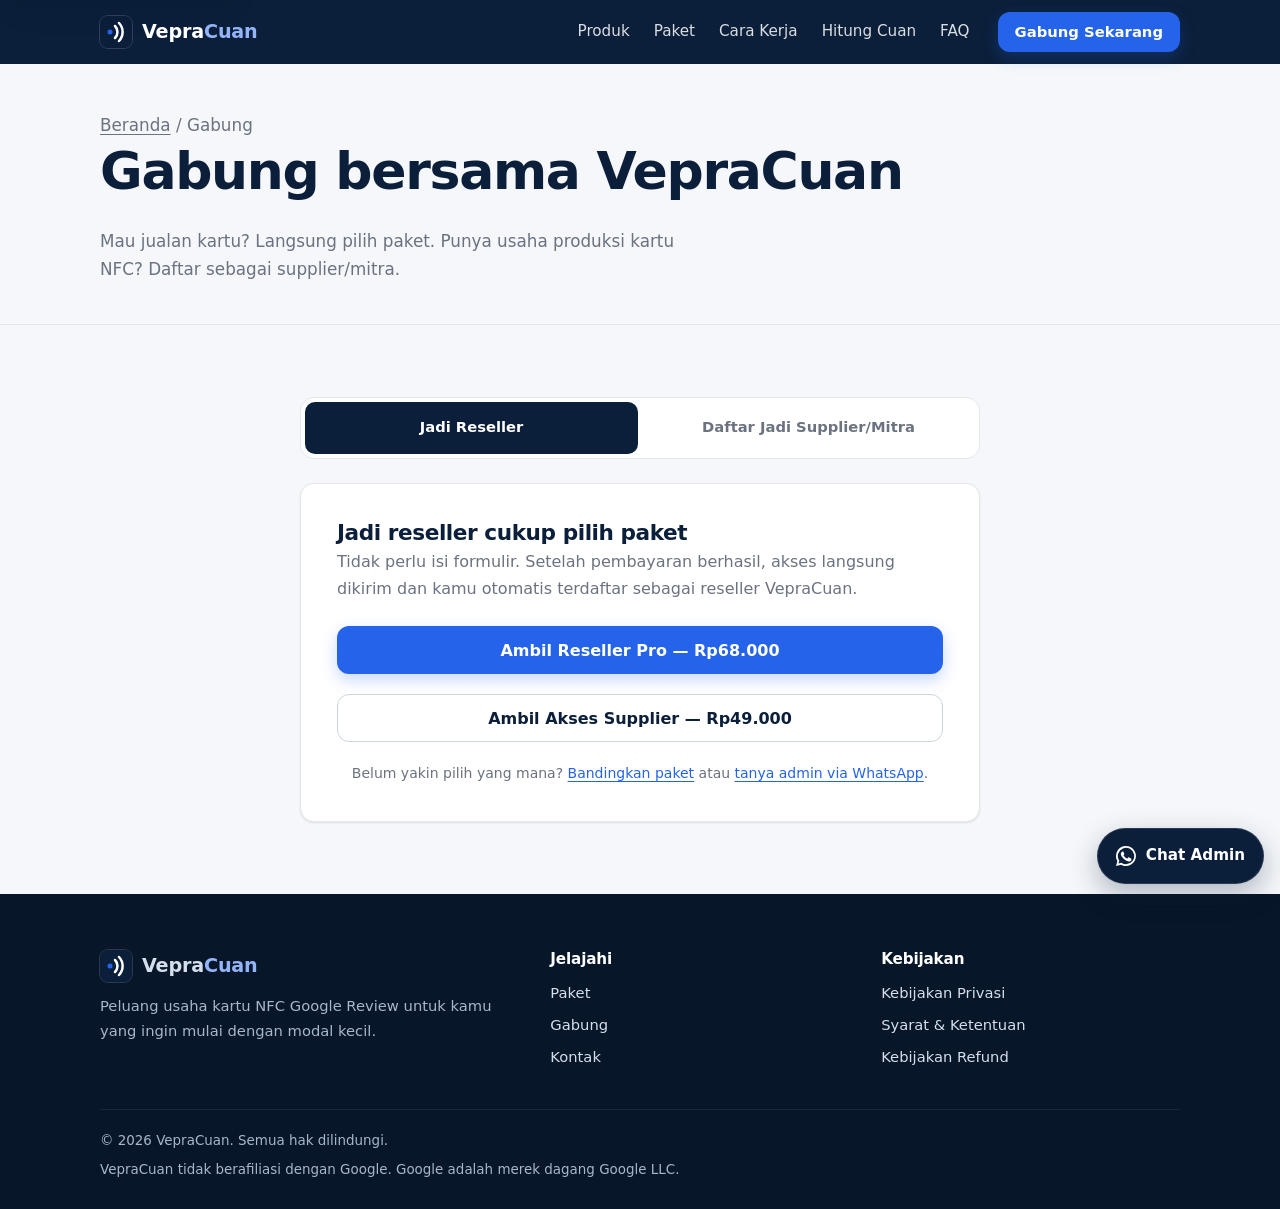
==== commit 38901fa2: "Add files via upload" ====
--- a/gabung.html
+++ b/gabung.html
@@ -46,7 +46,7 @@
       <div class="container">
         <p class="breadcrumb"><a href="index.html">Beranda</a> / Gabung</p>
         <h1>Gabung bersama VepraCuan</h1>
-        <p>Isi formulir singkat di bawah. Setelah terkirim, kamu bisa langsung lanjut chat dengan admin lewat WhatsApp.</p>
+        <p>Mau jualan kartu? Langsung pilih paket. Punya usaha produksi kartu NFC? Daftar sebagai supplier/mitra.</p>
       </div>
     </section>
 
@@ -54,64 +54,22 @@
       <div class="container">
         <div class="join tabs" data-tabs id="join-tabs">
           <div class="tablist" role="tablist" aria-label="Pilih jalur pendaftaran">
-            <button class="tab" role="tab" id="tab-reseller" aria-controls="panel-reseller" aria-selected="true">Daftar Reseller</button>
+            <button class="tab" role="tab" id="tab-reseller" aria-controls="panel-reseller" aria-selected="true">Jadi Reseller</button>
             <button class="tab" role="tab" id="tab-mitra" aria-controls="panel-mitra" aria-selected="false" tabindex="-1">Daftar Jadi Supplier/Mitra</button>
           </div>
 
-          <!-- ============ FORM RESELLER ============ -->
+          <!-- ============ JADI RESELLER: cukup beli paket di Lynk ============ -->
+          <!-- Pembeli paket otomatis tercatat di Google Sheet (tab Reseller) lewat email Lynk,
+               jadi tidak perlu formulir pendaftaran terpisah. -->
           <div class="tabpanel" role="tabpanel" id="panel-reseller" aria-labelledby="tab-reseller">
             <div class="card form-card">
-              <form id="form-reseller" data-tipe="reseller" novalidate>
-                <h2>Daftar sebagai reseller</h2>
-                <p>Untuk kamu yang ingin menjual kartu NFC Google Review ke bisnis lokal.</p>
-                <div class="form-alert" role="alert"></div>
-
-                <!-- Jebakan spam: disembunyikan, manusia tidak akan mengisinya -->
-                <div class="hp-field" aria-hidden="true">
-                  <label>Website <input type="text" name="website" tabindex="-1" autocomplete="off"></label>
-                </div>
-
-                <div class="field">
-                  <label for="r-nama">Nama lengkap <span class="req">*</span></label>
-                  <input class="input" id="r-nama" name="nama" type="text" autocomplete="name" required maxlength="80">
-                  <span class="error-msg">Nama wajib diisi.</span>
-                </div>
-                <div class="grid-2">
-                  <div class="field">
-                    <label for="r-wa">Nomor WhatsApp <span class="req">*</span></label>
-                    <input class="input" id="r-wa" name="whatsapp" type="tel" inputmode="tel" autocomplete="tel" placeholder="08xxxxxxxxxx" required data-wa-field>
-                    <span class="error-msg">Masukkan nomor WhatsApp Indonesia yang valid, contoh 081234567890.</span>
-                  </div>
-                  <div class="field">
-                    <label for="r-kota">Kota <span class="req">*</span></label>
-                    <input class="input" id="r-kota" name="kota" type="text" autocomplete="address-level2" required maxlength="60">
-                    <span class="error-msg">Kota wajib diisi.</span>
-                  </div>
-                </div>
-                <div class="field">
-                  <label for="r-pengalaman">Pengalaman jualan <span class="req">*</span></label>
-                  <select class="input" id="r-pengalaman" name="pengalaman" required>
-                    <option value="">Pilih salah satu</option>
-                    <option>Belum pernah jualan</option>
-                    <option>Pernah jualan online</option>
-                    <option>Pernah jualan langsung / offline</option>
-                    <option>Sudah punya usaha sendiri</option>
-                  </select>
-                  <span class="error-msg">Pilih pengalaman jualanmu.</span>
-                </div>
-                <fieldset class="field" style="border:0;padding:0;margin:0 0 22px">
-                  <legend class="label">Paket yang diminati <span class="req">*</span></legend>
-                  <div class="choice-group">
-                    <label class="choice"><input type="radio" name="paket" value="Reseller Pro" required><span><strong>Reseller Pro — Rp68.000</strong><span>Akses supplier + panduan lengkap cari klien sampai closing</span></span></label>
-                    <label class="choice"><input type="radio" name="paket" value="Akses Supplier"><span><strong>Akses Supplier — Rp49.000</strong><span>Kontak supplier, panduan aktivasi, grup reseller</span></span></label>
-                    <label class="choice"><input type="radio" name="paket" value="Belum yakin"><span><strong>Belum yakin</strong><span>Mau tanya-tanya dulu ke admin</span></span></label>
-                  </div>
-                  <span class="error-msg">Pilih paket yang kamu minati.</span>
-                </fieldset>
-
-                <button class="btn btn-primary btn-block" type="submit">Kirim Pendaftaran</button>
-                <p class="small muted" style="margin:12px 0 0;text-align:center">Dengan mengirim formulir, kamu menyetujui <a href="kebijakan-privasi.html">Kebijakan Privasi</a> kami.</p>
-              </form>
+              <h2>Jadi reseller cukup pilih paket</h2>
+              <p>Tidak perlu isi formulir. Setelah pembayaran berhasil, akses langsung dikirim dan kamu otomatis terdaftar sebagai reseller VepraCuan.</p>
+              <div class="choice-group" style="margin:20px 0">
+                <a class="btn btn-primary btn-block" data-config-href="CHECKOUT_RESELLER" href="index.html#paket" target="_blank" rel="noopener">Ambil Reseller Pro — Rp68.000</a>
+                <a class="btn btn-outline btn-block" data-config-href="CHECKOUT_SUPPLIER" href="index.html#paket" target="_blank" rel="noopener" style="margin-top:10px">Ambil Akses Supplier — Rp49.000</a>
+              </div>
+              <p class="small muted" style="margin:0;text-align:center">Belum yakin pilih yang mana? <a href="index.html#paket">Bandingkan paket</a> atau <a data-wa="Halo admin VepraCuan, saya mau tanya soal paket reseller." href="#" target="_blank" rel="noopener">tanya admin via WhatsApp</a>.</p>
             </div>
           </div>
 
